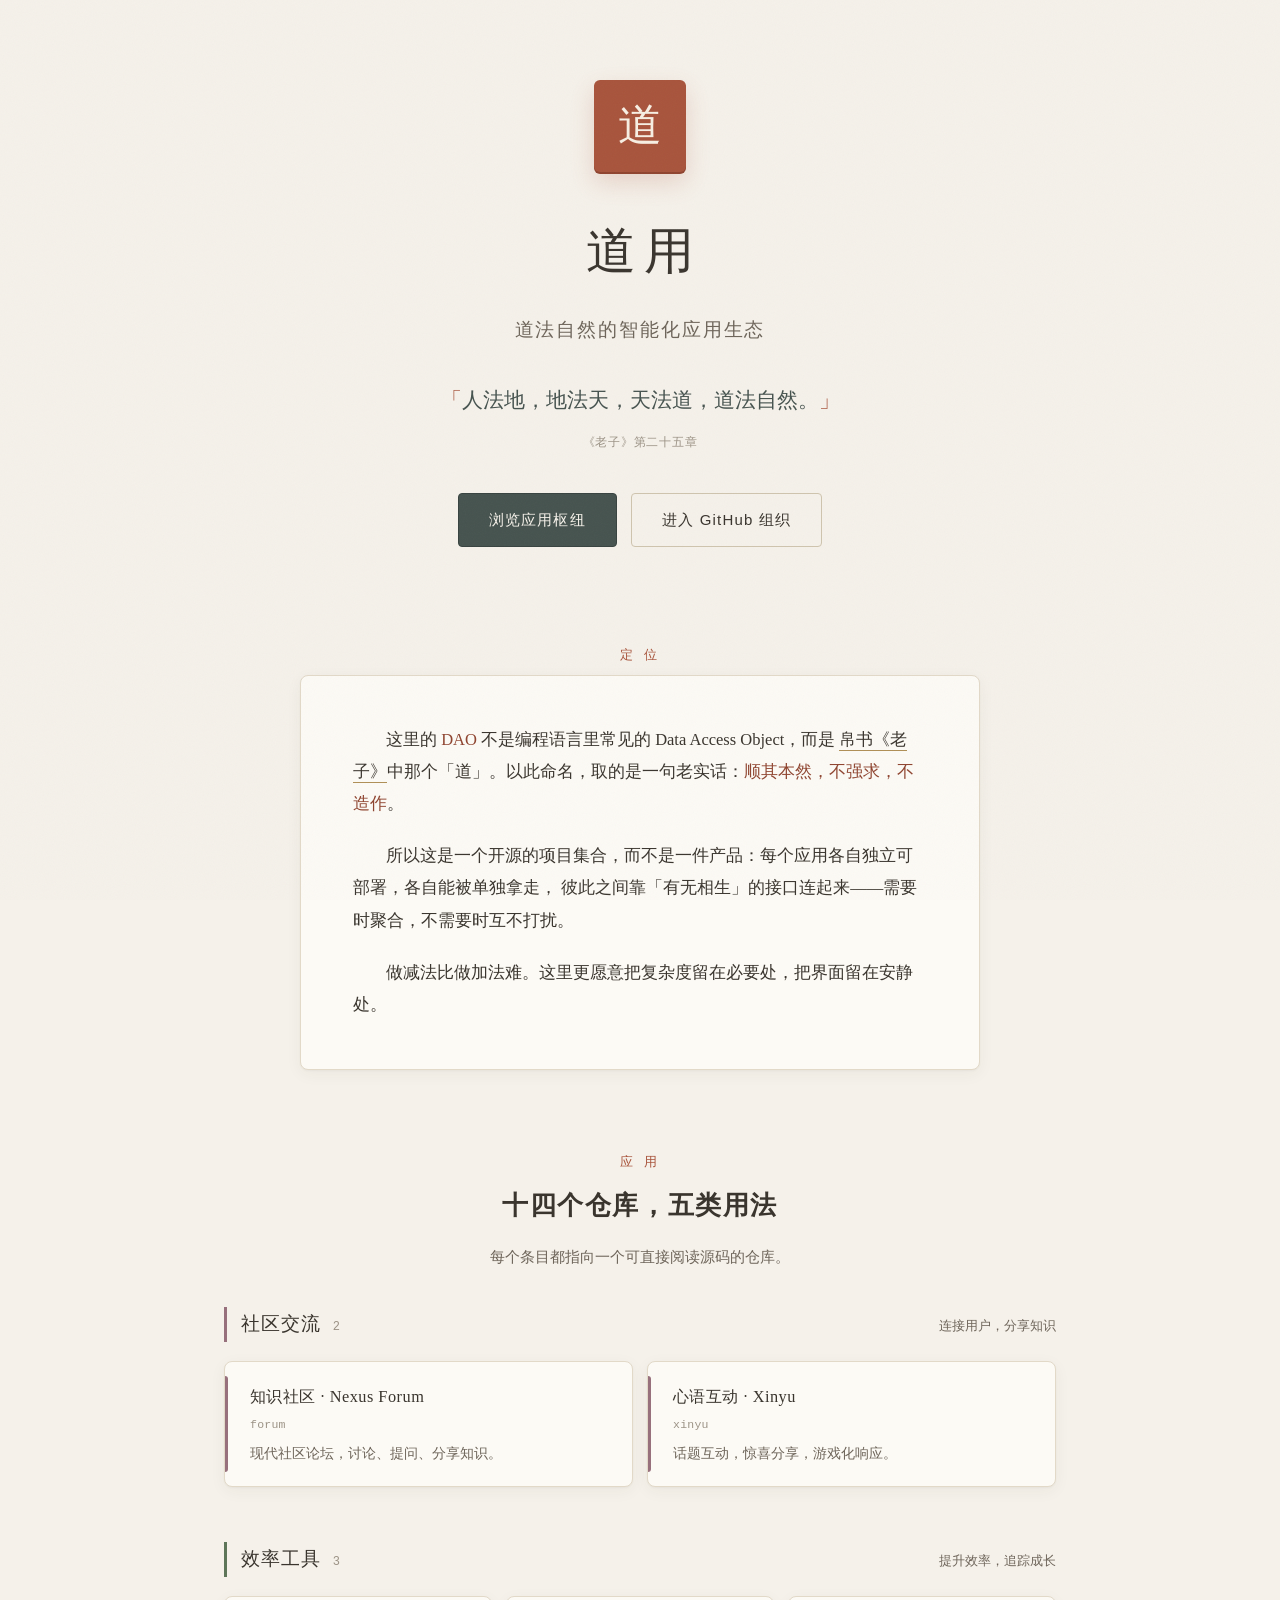
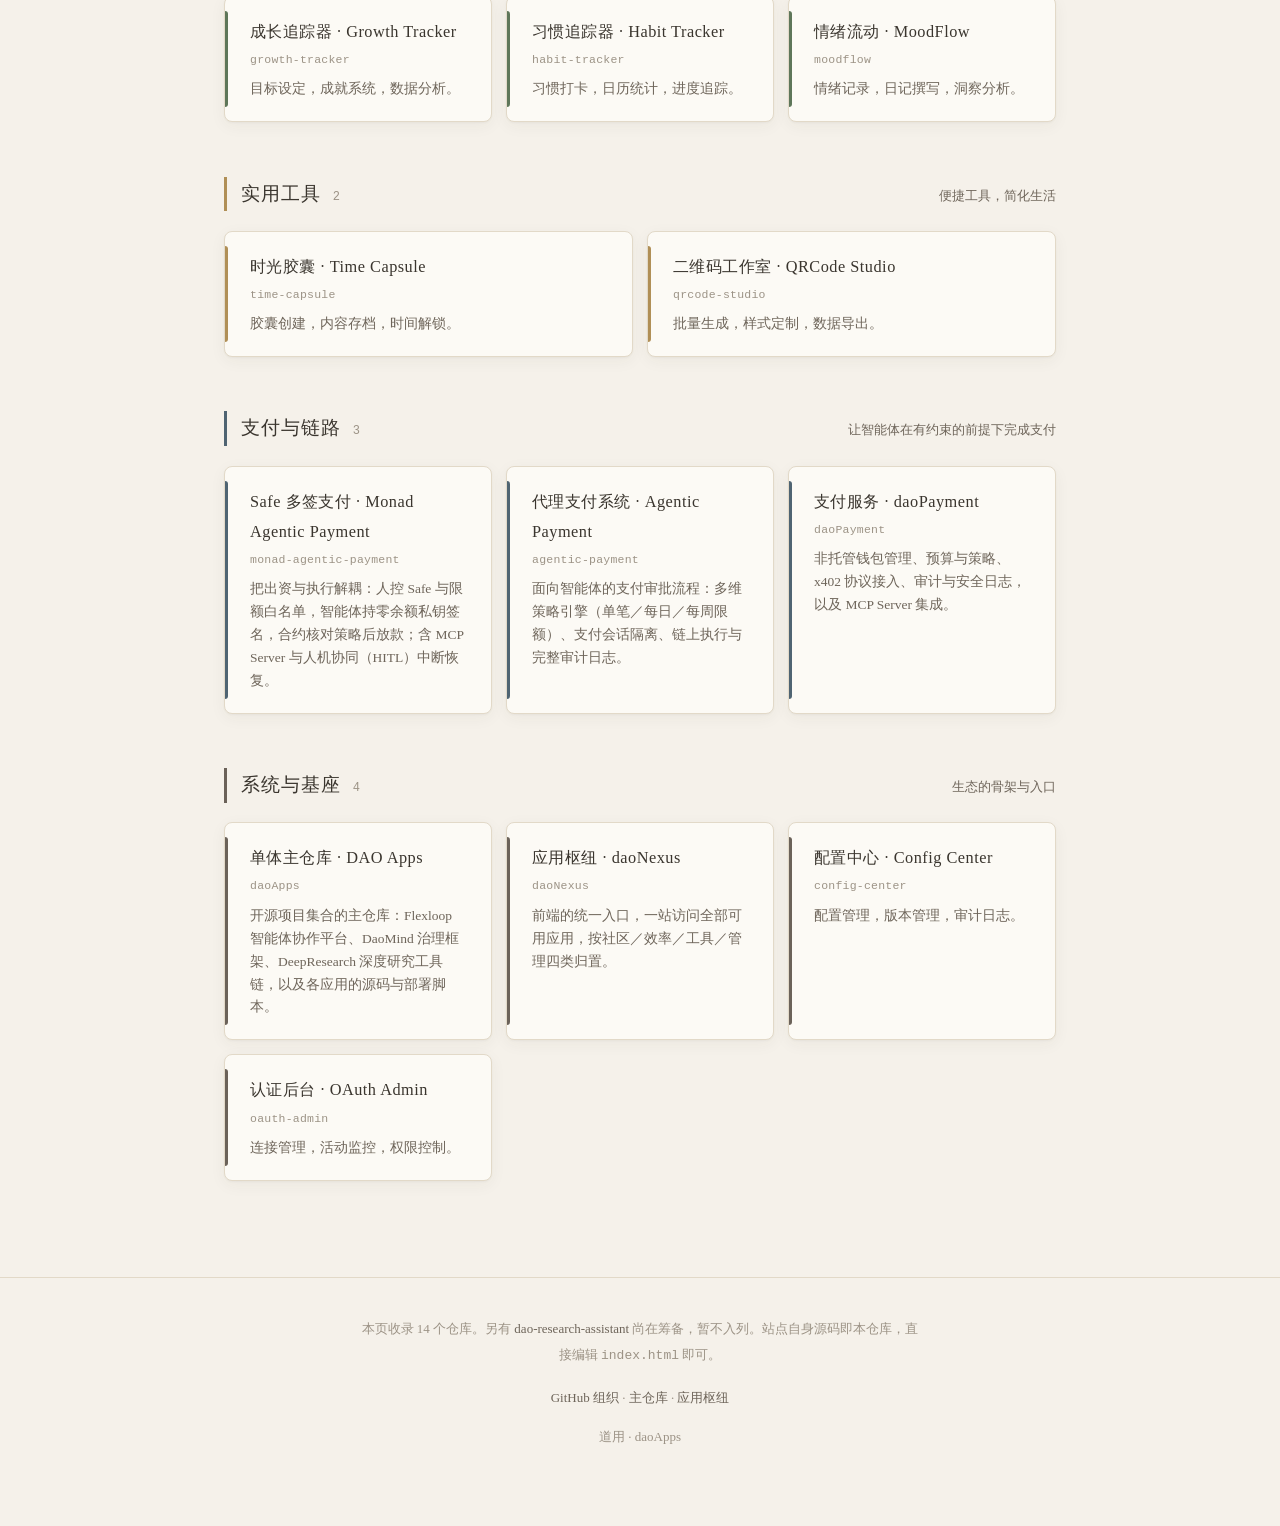
==== index.html @ 5db1acef "feat(pages): 上线道用组织主页 单页静态站点直接托管于本仓库 main 分支（源=产物），收录 daoApps 组织 14 个仓库，按社区交流/效率工具/实用工具/支付与链路/系统与基座五" ====
<!DOCTYPE html>
<html lang="zh-CN">
<head>
<meta charset="utf-8">
<meta name="viewport" content="width=device-width, initial-scale=1">
<title>道用 · daoApps</title>
<meta name="description" content="道用（daoApps）——道法自然的智能化应用生态。开源项目集合，涵盖智能体协作、深度研究、社区互动与生活方式管理。">
<meta name="color-scheme" content="light">
<link rel="icon" href="data:image/svg+xml,%3Csvg xmlns='http://www.w3.org/2000/svg' viewBox='0 0 32 32'%3E%3Crect width='32' height='32' rx='4' fill='%23a8543c'/%3E%3Ctext x='16' y='23' font-size='19' text-anchor='middle' fill='%23f7efe3' font-family='serif'%3E%E9%81%93%3C/text%3E%3C/svg%3E">
<style>
/* ==========================================================================
   道用 · 组织主页 —— 单页静态，零构建、零外链、零依赖
   token 来源：apps/samples/jieban-site/src/_static/jieban.css（暖灰纸感，只取 token 层，
   不搬其 pydata-sphinx-theme 适配的 .bd-* / --pst-* 规则）
   纪律：暖灰纸感、米白卡片、深灰褐文字；忌大红大金、忌成功学大字报。
   ========================================================================== */

:root {
  /* —— 纸面与墨色 —— */
  --paper: #f5f1ea;
  --paper-deep: #ede6d9;
  --card: #fcfaf5;
  --ink: #3a352e;
  --ink-2: #6e655a;
  --ink-3: #9c9386;
  --line: #e2d9c8;
  --line-strong: #cfc4ae;

  /* —— 朱砂与黛 —— */
  --cinnabar: #a8543c;
  --cinnabar-deep: #8f442f;
  --dai: #46534f;
  --dai-deep: #384340;

  /* —— 五类用法的色条 —— */
  --g-shequ: #97707c;
  --g-xiaolv: #5e7659;
  --g-gongju: #b08f56;
  --g-zhifu: #4f6472;
  --g-jizuo: #6b6259;

  --r-s: 4px;
  --r-m: 8px;
  --shadow: 0 1px 2px rgba(58, 53, 46, 0.04), 0 4px 16px rgba(58, 53, 46, 0.05);
  --measure: 880px;

  --serif: "Noto Serif SC", "Source Han Serif SC", "Songti SC", "STSong", "SimSun", Georgia, serif;
  --kai: "Kaiti SC", "STKaiti", "KaiTi", "Noto Serif SC", serif;
  --sans: -apple-system, BlinkMacSystemFont, "PingFang SC", "Hiragino Sans GB", "Microsoft YaHei", sans-serif;
  --mono: "JetBrains Mono", "Cascadia Mono", Consolas, monospace;
}

* { box-sizing: border-box; }

html { scroll-behavior: smooth; }

body {
  margin: 0;
  background-color: var(--paper);
  color: var(--ink);
  font-family: var(--serif);
  line-height: 1.85;
  -webkit-font-smoothing: antialiased;
}

/* 纸面噪点叠层 */
body::before {
  content: "";
  position: fixed;
  inset: 0;
  pointer-events: none;
  z-index: 99;
  opacity: 0.035;
  background-image: url("data:image/svg+xml,%3Csvg xmlns='http://www.w3.org/2000/svg' width='160' height='160'%3E%3Cfilter id='n'%3E%3CfeTurbulence type='fractalNoise' baseFrequency='0.9' numOctaves='2'/%3E%3C/filter%3E%3Crect width='100%25' height='100%25' filter='url(%23n)'/%3E%3C/svg%3E");
}

.wrap {
  max-width: var(--measure);
  margin: 0 auto;
  padding: 0 24px;
}

a { color: var(--cinnabar); text-decoration: none; }
a:hover { color: var(--cinnabar-deep); }

/* —— 章节标识语言 —— */
.eyebrow {
  font-size: 13px;
  letter-spacing: 0.3em;
  color: var(--cinnabar);
  text-align: center;
  margin: 5rem 0 0.5rem;
}

h1, h2, h3 { font-weight: 400; margin: 0; }

h2 {
  font-size: 1.6rem;
  font-weight: 600;
  letter-spacing: 0.06em;
  text-align: center;
  margin: 0 0 0.9rem;
}

.lead {
  text-align: center;
  color: var(--ink-2);
  font-size: 15px;
  margin: 0 0 2.2rem;
}

/* ================= 首屏 ================= */

.hero { text-align: center; padding: 0 0 1rem; }

.seal {
  display: flex;
  align-items: center;
  justify-content: center;
  width: 92px;
  height: 92px;
  margin: 80px auto 34px;
  border-radius: 6px;
  background: var(--cinnabar);
  color: #f7efe3;
  font-size: 44px;
  line-height: 1;
  box-shadow: 0 2px 0 var(--cinnabar-deep), 0 10px 24px rgba(168, 84, 60, 0.2);
}

.hero h1 {
  font-size: clamp(2.1rem, 6vw, 3.1rem);
  letter-spacing: 0.16em;
  text-indent: 0.16em;
  margin: 0 0 14px;
}

.hero .sub {
  font-size: 19px;
  letter-spacing: 0.1em;
  color: var(--ink-2);
  margin: 0 0 34px;
}

.quote { max-width: 560px; margin: 0 auto; }
.quote q {
  quotes: none;
  font-family: var(--kai);
  font-size: 21px;
  color: var(--dai);
  line-height: 1.9;
}
.quote q::before { content: "「"; color: var(--cinnabar); }
.quote q::after { content: "」"; color: var(--cinnabar); }
.quote cite {
  display: block;
  font-style: normal;
  font-size: 12px;
  color: var(--ink-3);
  margin-top: 10px;
  letter-spacing: 0.06em;
}

.cta {
  display: flex;
  gap: 14px;
  justify-content: center;
  flex-wrap: wrap;
  margin: 40px 0 0;
}

.btn {
  display: inline-block;
  padding: 12px 30px;
  border-radius: var(--r-s);
  font-size: 15px;
  letter-spacing: 0.08em;
  font-family: var(--sans);
  border: 1px solid transparent;
  transition: background 0.2s, border-color 0.2s, transform 0.15s;
}
.btn:active { transform: translateY(1px); }
.btn-primary { background: var(--dai); color: #f7f3eb; border-color: var(--dai-deep); }
.btn-primary:hover { background: var(--dai-deep); color: #fffdf8; }
.btn-ghost { color: var(--ink); border-color: var(--line-strong); }
.btn-ghost:hover { border-color: var(--ink-2); color: var(--ink); }

/* ================= 定位主张卡 ================= */

.manifesto {
  background: var(--card);
  border: 1px solid var(--line);
  border-radius: var(--r-m);
  box-shadow: var(--shadow);
  padding: 48px 52px;
  max-width: 680px;
  margin: 0 auto;
}

.manifesto p {
  font-size: 16.5px;
  line-height: 1.95;
  margin: 0 0 20px;
  text-indent: 2em;
}

.manifesto p:last-child { margin-bottom: 0; }
.manifesto .key { color: var(--cinnabar-deep); }
.manifesto em {
  font-style: normal;
  border-bottom: 1.5px solid var(--g-gongju);
  padding-bottom: 1px;
}

/* ================= 应用五组 ================= */

.group { margin-bottom: 3.4rem; }

.group-head {
  display: flex;
  align-items: baseline;
  gap: 12px;
  padding-left: 14px;
  border-left: 3px solid var(--accent, var(--line-strong));
  margin-bottom: 1.2rem;
}

.group-head h3 { font-size: 1.18rem; letter-spacing: 0.05em; }

.group-head .count {
  font-family: var(--mono);
  font-size: 12px;
  color: var(--ink-3);
  letter-spacing: 0.04em;
}

.group-head .desc {
  font-size: 13px;
  color: var(--ink-2);
  margin-left: auto;
  text-align: right;
}

.cards {
  display: grid;
  grid-template-columns: repeat(auto-fit, minmax(248px, 1fr));
  gap: 14px;
}

.card {
  position: relative;
  display: block;
  background: var(--card);
  border: 1px solid var(--line);
  border-radius: var(--r-m);
  box-shadow: var(--shadow);
  padding: 20px 22px 20px 25px;
  color: inherit;
  transition: border-color 0.2s, transform 0.15s, box-shadow 0.2s;
}

.card::before {
  content: "";
  position: absolute;
  left: 0;
  top: 14px;
  bottom: 14px;
  width: 3px;
  border-radius: 0 3px 3px 0;
  background: var(--accent, var(--line-strong));
}

.card:hover {
  border-color: var(--line-strong);
  transform: translateY(-2px);
  box-shadow: 0 2px 4px rgba(58, 53, 46, 0.05), 0 10px 26px rgba(58, 53, 46, 0.08);
}

.card .name { font-size: 1.02rem; letter-spacing: 0.03em; color: var(--ink); }
.card .repo {
  display: block;
  font-family: var(--mono);
  font-size: 11.5px;
  color: var(--ink-3);
  letter-spacing: 0.02em;
  margin: 2px 0 8px;
}
.card .desc { font-size: 13.5px; line-height: 1.7; color: var(--ink-2); margin: 0; }
.card:hover .name { color: var(--cinnabar-deep); }

/* ================= 页脚 ================= */

footer {
  margin-top: 6rem;
  padding: 2.4rem 0 4rem;
  border-top: 1px solid var(--line);
  font-size: 13px;
  color: var(--ink-3);
  text-align: center;
  line-height: 2;
}

footer .note { max-width: 560px; margin: 0 auto 1rem; }
footer a { color: var(--ink-2); }
footer a:hover { color: var(--cinnabar); }

@media (max-width: 640px) {
  .manifesto { padding: 32px 24px; }
  .group-head { flex-wrap: wrap; }
  .group-head .desc { margin-left: 0; text-align: left; width: 100%; }
  .seal { margin-top: 48px; }
}
</style>
</head>
<body>

<header class="hero">
  <div class="wrap">
    <div class="seal" aria-hidden="true">道</div>
    <h1>道用</h1>
    <p class="sub">道法自然的智能化应用生态</p>
    <blockquote class="quote">
      <q>人法地，地法天，天法道，道法自然。</q>
      <cite>《老子》第二十五章</cite>
    </blockquote>
    <nav class="cta">
      <a class="btn btn-primary" href="https://github.com/daoApps/daoNexus">浏览应用枢纽</a>
      <a class="btn btn-ghost" href="https://github.com/daoApps">进入 GitHub 组织</a>
    </nav>
  </div>
</header>

<main class="wrap">

  <p class="eyebrow">定 位</p>
  <section class="manifesto">
    <p>
      这里的 <span class="key">DAO</span> 不是编程语言里常见的 Data Access Object，而是
      <em>帛书《老子》</em>中那个「道」。以此命名，取的是一句老实话：<span class="key">顺其本然，不强求，不造作</span>。
    </p>
    <p>
      所以这是一个开源的项目集合，而不是一件产品：每个应用各自独立可部署，各自能被单独拿走，
      彼此之间靠「有无相生」的接口连起来——需要时聚合，不需要时互不打扰。
    </p>
    <p>
      做减法比做加法难。这里更愿意把复杂度留在必要处，把界面留在安静处。
    </p>
  </section>

  <p class="eyebrow" id="apps">应 用</p>
  <h2>十四个仓库，五类用法</h2>
  <p class="lead">每个条目都指向一个可直接阅读源码的仓库。</p>

  <!-- 应用清单。中文名与描述取自 daoApps/daoNexus 的 src/data/apps.ts（该仓库为唯一事实来源），
       新增应用时同步修改该文件与本页对应分组。 -->

  <section class="group" style="--accent: var(--g-shequ)">
    <div class="group-head">
      <h3>社区交流</h3>
      <span class="count">2</span>
      <span class="desc">连接用户，分享知识</span>
    </div>
    <div class="cards">
      <a class="card" href="https://github.com/daoApps/forum">
        <span class="name">知识社区 · Nexus Forum</span>
        <span class="repo">forum</span>
        <p class="desc">现代社区论坛，讨论、提问、分享知识。</p>
      </a>
      <a class="card" href="https://github.com/daoApps/xinyu">
        <span class="name">心语互动 · Xinyu</span>
        <span class="repo">xinyu</span>
        <p class="desc">话题互动，惊喜分享，游戏化响应。</p>
      </a>
    </div>
  </section>

  <section class="group" style="--accent: var(--g-xiaolv)">
    <div class="group-head">
      <h3>效率工具</h3>
      <span class="count">3</span>
      <span class="desc">提升效率，追踪成长</span>
    </div>
    <div class="cards">
      <a class="card" href="https://github.com/daoApps/growth-tracker">
        <span class="name">成长追踪器 · Growth Tracker</span>
        <span class="repo">growth-tracker</span>
        <p class="desc">目标设定，成就系统，数据分析。</p>
      </a>
      <a class="card" href="https://github.com/daoApps/habit-tracker">
        <span class="name">习惯追踪器 · Habit Tracker</span>
        <span class="repo">habit-tracker</span>
        <p class="desc">习惯打卡，日历统计，进度追踪。</p>
      </a>
      <a class="card" href="https://github.com/daoApps/moodflow">
        <span class="name">情绪流动 · MoodFlow</span>
        <span class="repo">moodflow</span>
        <p class="desc">情绪记录，日记撰写，洞察分析。</p>
      </a>
    </div>
  </section>

  <section class="group" style="--accent: var(--g-gongju)">
    <div class="group-head">
      <h3>实用工具</h3>
      <span class="count">2</span>
      <span class="desc">便捷工具，简化生活</span>
    </div>
    <div class="cards">
      <a class="card" href="https://github.com/daoApps/time-capsule">
        <span class="name">时光胶囊 · Time Capsule</span>
        <span class="repo">time-capsule</span>
        <p class="desc">胶囊创建，内容存档，时间解锁。</p>
      </a>
      <a class="card" href="https://github.com/daoApps/qrcode-studio">
        <span class="name">二维码工作室 · QRCode Studio</span>
        <span class="repo">qrcode-studio</span>
        <p class="desc">批量生成，样式定制，数据导出。</p>
      </a>
    </div>
  </section>

  <section class="group" style="--accent: var(--g-zhifu)">
    <div class="group-head">
      <h3>支付与链路</h3>
      <span class="count">3</span>
      <span class="desc">让智能体在有约束的前提下完成支付</span>
    </div>
    <div class="cards">
      <a class="card" href="https://github.com/daoApps/monad-agentic-payment">
        <span class="name">Safe 多签支付 · Monad Agentic Payment</span>
        <span class="repo">monad-agentic-payment</span>
        <p class="desc">把出资与执行解耦：人控 Safe 与限额白名单，智能体持零余额私钥签名，合约核对策略后放款；含 MCP Server 与人机协同（HITL）中断恢复。</p>
      </a>
      <a class="card" href="https://github.com/daoApps/agentic-payment">
        <span class="name">代理支付系统 · Agentic Payment</span>
        <span class="repo">agentic-payment</span>
        <p class="desc">面向智能体的支付审批流程：多维策略引擎（单笔／每日／每周限额）、支付会话隔离、链上执行与完整审计日志。</p>
      </a>
      <a class="card" href="https://github.com/daoApps/daoPayment">
        <span class="name">支付服务 · daoPayment</span>
        <span class="repo">daoPayment</span>
        <p class="desc">非托管钱包管理、预算与策略、x402 协议接入、审计与安全日志，以及 MCP Server 集成。</p>
      </a>
    </div>
  </section>

  <section class="group" style="--accent: var(--g-jizuo)">
    <div class="group-head">
      <h3>系统与基座</h3>
      <span class="count">4</span>
      <span class="desc">生态的骨架与入口</span>
    </div>
    <div class="cards">
      <a class="card" href="https://github.com/daoApps/daoApps">
        <span class="name">单体主仓库 · DAO Apps</span>
        <span class="repo">daoApps</span>
        <p class="desc">开源项目集合的主仓库：Flexloop 智能体协作平台、DaoMind 治理框架、DeepResearch 深度研究工具链，以及各应用的源码与部署脚本。</p>
      </a>
      <a class="card" href="https://github.com/daoApps/daoNexus">
        <span class="name">应用枢纽 · daoNexus</span>
        <span class="repo">daoNexus</span>
        <p class="desc">前端的统一入口，一站访问全部可用应用，按社区／效率／工具／管理四类归置。</p>
      </a>
      <a class="card" href="https://github.com/daoApps/config-center">
        <span class="name">配置中心 · Config Center</span>
        <span class="repo">config-center</span>
        <p class="desc">配置管理，版本管理，审计日志。</p>
      </a>
      <a class="card" href="https://github.com/daoApps/oauth-admin">
        <span class="name">认证后台 · OAuth Admin</span>
        <span class="repo">oauth-admin</span>
        <p class="desc">连接管理，活动监控，权限控制。</p>
      </a>
    </div>
  </section>

</main>

<footer>
  <div class="wrap">
    <p class="note">
      本页收录 14 个仓库。另有 <a href="https://github.com/daoApps/dao-research-assistant">dao-research-assistant</a>
      尚在筹备，暂不入列。站点自身源码即本仓库，直接编辑 <code>index.html</code> 即可。
    </p>
    <p>
      <a href="https://github.com/daoApps">GitHub 组织</a> ·
      <a href="https://github.com/daoApps/daoApps">主仓库</a> ·
      <a href="https://github.com/daoApps/daoNexus">应用枢纽</a>
    </p>
    <p>道用 · daoApps</p>
  </div>
</footer>

</body>
</html>
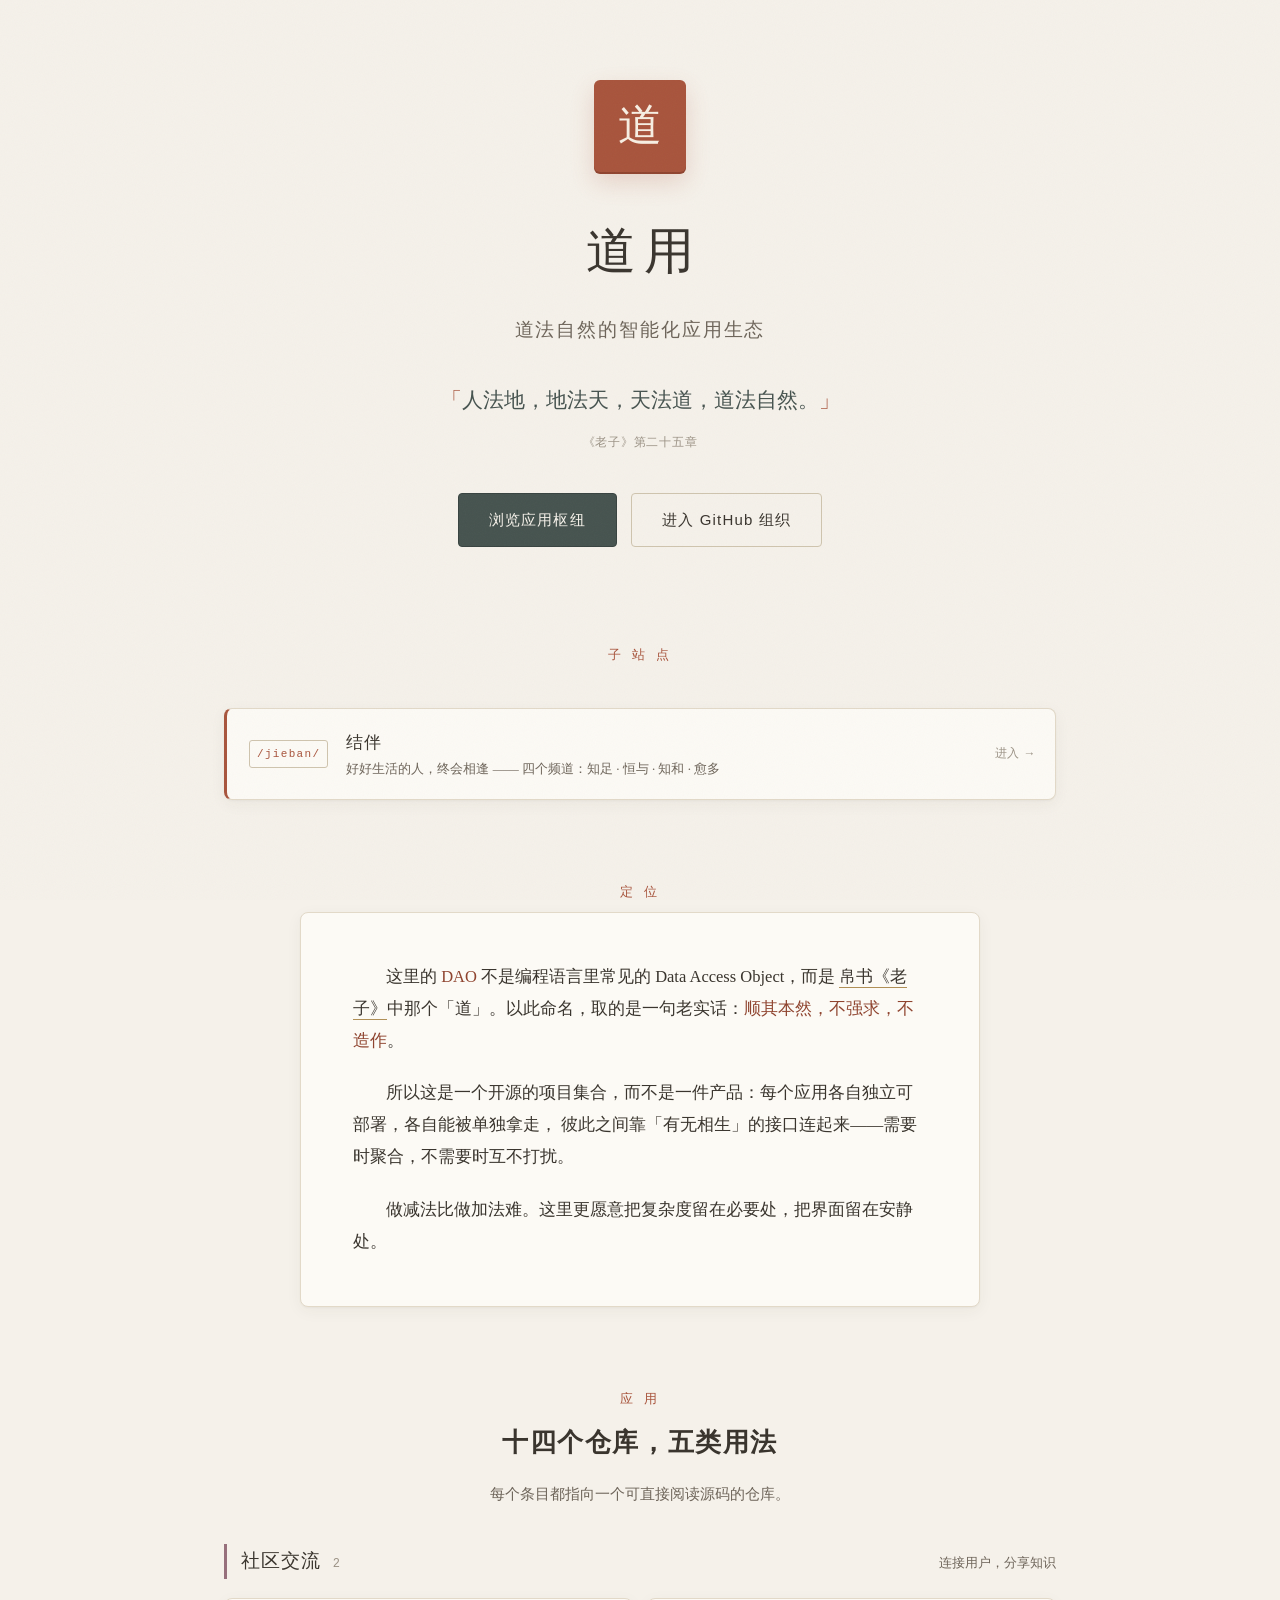
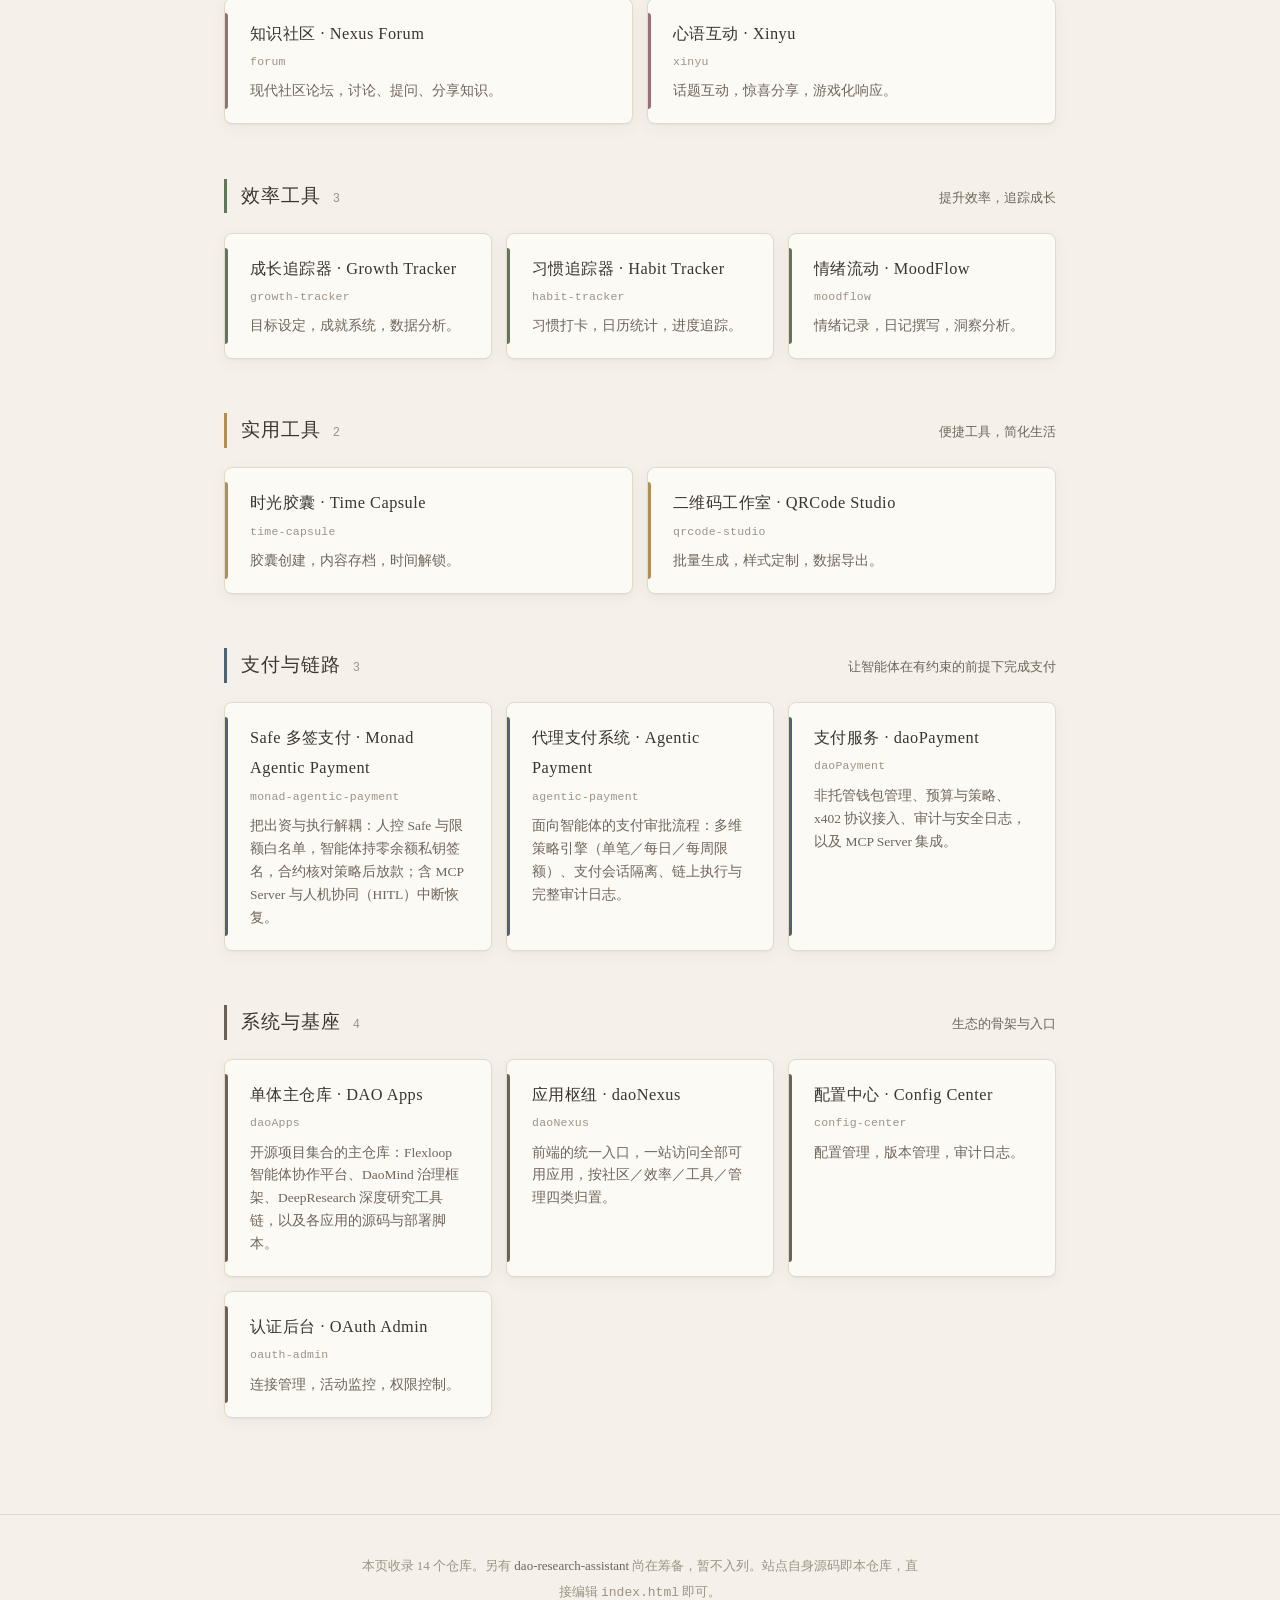
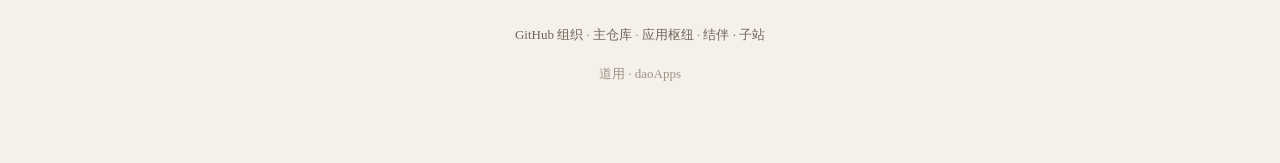
==== commit 2bf8701d: "feat(pages): 新增 /jieban/ 子站点并打通双向路由 - 以 Sphinx 构建产物填充 jieban/（10 页、141 个 _static 资源，排除 .doctrees   与" ====
--- a/index.html
+++ b/index.html
@@ -185,6 +185,60 @@
 .btn-ghost { color: var(--ink); border-color: var(--line-strong); }
 .btn-ghost:hover { border-color: var(--ink-2); color: var(--ink); }
 
+/* ================= 子站点（/jieban/ 路由入口） ================= */
+
+.subsite { margin: 2.6rem 0 0; }
+
+.subsite-card {
+  display: flex;
+  align-items: center;
+  gap: 18px;
+  background: var(--card);
+  border: 1px solid var(--line);
+  border-left: 3px solid var(--cinnabar);
+  border-radius: var(--r-m);
+  box-shadow: var(--shadow);
+  padding: 18px 22px;
+  color: inherit;
+  transition: border-color 0.2s, transform 0.15s, box-shadow 0.2s;
+}
+
+.subsite-card:hover {
+  border-color: var(--line-strong);
+  border-left-color: var(--cinnabar-deep);
+  transform: translateY(-2px);
+  box-shadow: 0 2px 4px rgba(58, 53, 46, 0.05), 0 10px 26px rgba(58, 53, 46, 0.08);
+}
+
+.subsite-tag {
+  flex: none;
+  font-family: var(--mono);
+  font-size: 11px;
+  letter-spacing: 0.12em;
+  color: var(--cinnabar);
+  border: 1px solid var(--line-strong);
+  border-radius: 3px;
+  padding: 3px 7px;
+}
+
+.subsite-body { display: flex; flex-direction: column; }
+.subsite-name { font-size: 1.05rem; letter-spacing: 0.06em; color: var(--ink); }
+.subsite-desc { font-size: 13px; color: var(--ink-2); line-height: 1.7; }
+.subsite-card:hover .subsite-name { color: var(--cinnabar-deep); }
+
+.subsite-go {
+  flex: none;
+  margin-left: auto;
+  font-family: var(--mono);
+  font-size: 12px;
+  color: var(--ink-3);
+}
+
+@media (max-width: 640px) {
+  .subsite-card { flex-wrap: wrap; gap: 10px 14px; }
+  .subsite-go { margin-left: 0; width: 100%; }
+}
+
 /* ================= 定位主张卡 ================= */
 
 .manifesto {
@@ -332,6 +386,18 @@
 
 <main class="wrap">
 
+  <p class="eyebrow">子 站 点</p>
+  <section class="subsite">
+    <a class="subsite-card" href="jieban/">
+      <span class="subsite-tag">/jieban/</span>
+      <span class="subsite-body">
+        <span class="subsite-name">结伴</span>
+        <span class="subsite-desc">好好生活的人，终会相逢 —— 四个频道：知足 · 恒与 · 知和 · 愈多</span>
+      </span>
+      <span class="subsite-go">进入 →</span>
+    </a>
+  </section>
+
   <p class="eyebrow">定 位</p>
   <section class="manifesto">
     <p>
@@ -485,7 +551,8 @@
     <p>
       <a href="https://github.com/daoApps">GitHub 组织</a> ·
       <a href="https://github.com/daoApps/daoApps">主仓库</a> ·
-      <a href="https://github.com/daoApps/daoNexus">应用枢纽</a>
+      <a href="https://github.com/daoApps/daoNexus">应用枢纽</a> ·
+      <a href="jieban/">结伴 · 子站</a>
     </p>
     <p>道用 · daoApps</p>
   </div>
